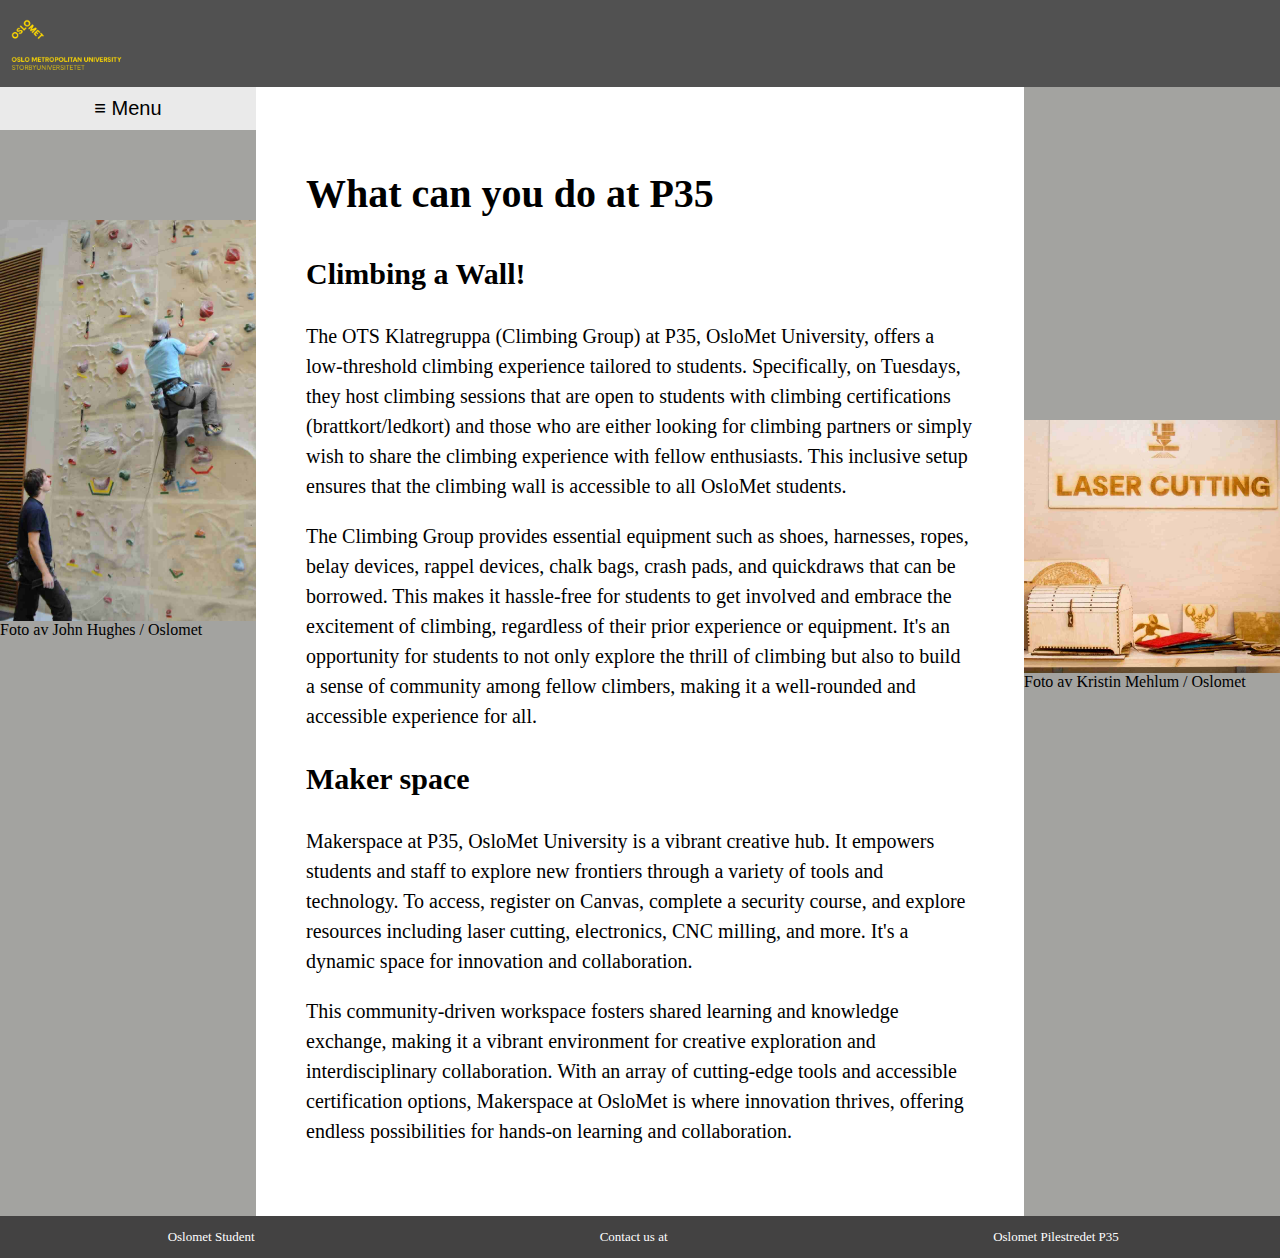
==== website/about.html @ 4cdea387 "Oversatt overskrift til engelsk" ====
<!DOCTYPE html>
<html lang="en">

<head>
    <meta charset="utf-8">
    <meta name="viewport" content="width=device-width, initial-scale=1.0">
    <title>Nettside</title>
    <link type="text/css" href="css/stylesheet.css" rel="stylesheet" />
</head>

<body>

    <div class="overlinje">
        <img class="logo" src="img/Logomedsignatur_gul_OsloMet-01_Downsized.png" alt="Logo til Oslo Metropolitan University">
    </div>

    <div class="wrapper">

        <body>
            <div>
                <div class="dropdown">
                    <button class="dropbtn">≡ Menu</button>
                    <div class="dropdown-content">
                        <a href="index.html">Main</a>
                        <a href="topical.html">Topical</a>
                        <a href="accessibility.html">Accessibility</a>
                        <a href="about.html">About</a>
                        <a href="exercise.html">Exercise</a>
                    </div>
                </div>
                <img class="klarteBilde" src="img/klatrevegg-john-hughes-oslomet.jpg" alt = "Student som klatrer i klatreveggen i Pilestredet 35">
                <a> Foto av John Hughes / Oslomet</a>


            </div>

            <main>
                <div class="grid">
                    <h1> What can you do at P35</h1>
                    <h2>Climbing a Wall!</h2>
                    <p>The OTS Klatregruppa (Climbing Group) at P35, OsloMet University, offers a low-threshold 
                    climbing experience tailored to students. Specifically, on Tuesdays, they host climbing sessions 
                    that are open to students with climbing certifications (brattkort/ledkort) and those who are either 
                    looking for climbing partners or simply wish to share the climbing experience with fellow enthusiasts.
                    This inclusive setup ensures that the climbing wall is accessible to all OsloMet students.</p>

                    <p>
                        The Climbing Group provides essential equipment such as shoes, harnesses, ropes, belay devices,
                        rappel devices, chalk bags, crash pads, and quickdraws that can be borrowed. This makes it
                        hassle-free for students to get involved and embrace the excitement of climbing, regardless 
                        of their prior experience or equipment. It's an opportunity for students to not only explore 
                        the thrill of climbing but also to build a sense of community among fellow climbers, making 
                        it a well-rounded and accessible experience for all.
                    </p>            
                    <h2>Maker space</h2>
                    <p>Makerspace at P35, OsloMet University is a vibrant creative hub. It empowers students and staff to explore 
                        new frontiers through a variety of tools and technology. To access, register on Canvas,
                        complete a security course, and explore resources including laser cutting, electronics, CNC milling, 
                         and more. It's a dynamic space for innovation and collaboration. </p>
                        
                    <p>
                        This community-driven workspace fosters shared learning and knowledge exchange, 
                        making it a vibrant environment for creative exploration and interdisciplinary collaboration.
                        With an array of cutting-edge tools and accessible certification options, 
                        Makerspace at OsloMet is where innovation thrives, offering endless possibilities 
                         for hands-on learning and collaboration.
                    </p>
                </div>

                

            </main>
            <div>
                <img class="klarteBilde1" src="img/makerspace_5_foto_Kristin_Mehlum.jpg" alt = "Bilde av ulike utstyr og knust laget av laserprinter">
                <a> Foto av Kristin Mehlum / Oslomet</a>                
            </div>
        </div>       


        </body>
    </div>

    <footer>
        <p>Oslomet Student </p>
        <p>Contact us at </p>
        <p>Oslomet Pilestredet P35 </p>
    </footer>
</body>

</html>
---- website/css/stylesheet.css ----
body {
    margin: 0;
    padding: 0;
}

.overlinje {
    background-color: rgb(81, 81, 81);
}

.logo {
    width: 10%;
    height: auto;
}

.klarteBilde {
    width: 100%;
    height: auto;
    display: flex;
    align-items: start;
    justify-content: left;
    margin-top: 35%;
}

.image {
    max-width: 100%;
    max-height: auto;
}

.klarteBilde1 {
    width: 100%;
    height: auto;
    display: flex;
    align-items: start;
    justify-content: right;
    margin-top: 130%;
}

.image {
    max-width: 100%;
    max-height: auto;
}

.wrapper {
    display: grid;
    grid-template-columns: 20% 60% 20%;
    background-color: rgb(163, 163, 160);
    word-wrap: break-word;
}

.grid {
    background-color: white;
    padding: 50px;
    font-size: 20px;
    line-height: 1.5;
    grid-column: 2;

    margin-left: auto;
    margin-right: auto;
}



/*We copied the code from https://www.w3schools.com/howto/howto_css_dropdown.asp 
to form a dropdown container*/



/* Dropdown Button */
.dropbtn {
    font-size: 20px;
    background-color: #eaeaea;
    color: black;
    padding: 10px;
    border: 0rem;
    cursor: pointer;
    max-width: 100%;
    width: 100%;
}

/* Dropdown Content (Hidden by Default) */
.dropdown-content {
    max-height: 0;
    overflow: hidden;
    position: absolute;
    background-color: #eaeaea;
    min-width: 20%;
    box-shadow: 0 4px 8px 0 rgba(0, 0, 0, 0.2);
    z-index: 1;
    transition: 1.5s ease; 
}

/* Links inside the dropdown */
.dropdown-content a {
    padding: 12px 16px;
    text-decoration: none;
    display: block;
}


/* Change color of dropdown links on hover */
.dropdown-content a:hover {
    color: blue;
}

/* Dropdown Button size on hover */
.dropdown:hover .dropdown-content {
    max-height: 250px; 
}


footer {
    height: 100%;
    width: 100%;
    background: rgb(67,66,66);
    color: white;
    font-size: 13px;
    text-align: center;
    display: grid;
    grid-template-columns: 33% 33% 33%;
}



/* Accessibility */


.lighthouseversion1 {
    width: 65%;
    height: auto;
}

.waveversion1 {
    width: 50%;
    height: auto;
}
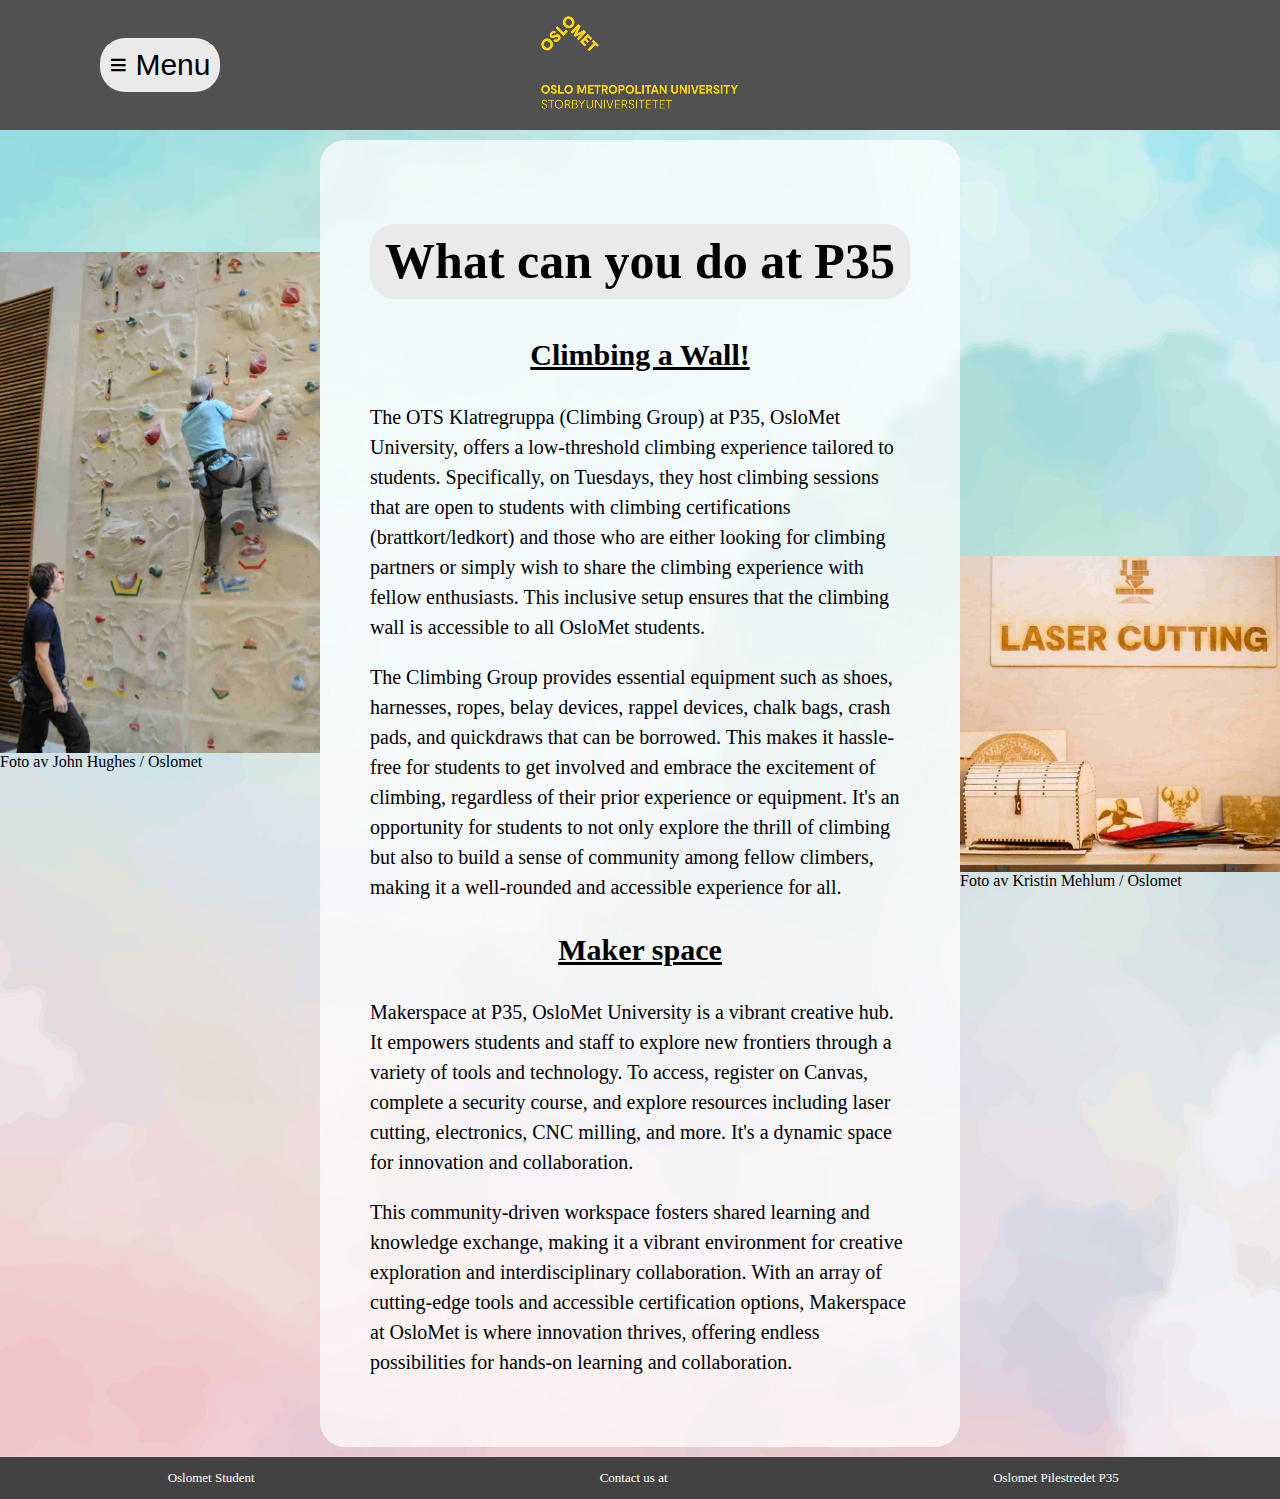
==== commit ab4fe26e: "Suggested design of page" ====
--- a/website/about.html
+++ b/website/about.html
@@ -10,32 +10,40 @@
 
 <body>
 
-    <div class="overlinje">
-        <img class="logo" src="img/Logomedsignatur_gul_OsloMet-01_Downsized.png" alt="Logo til Oslo Metropolitan University">
-    </div>
+    <header class="overlinje">
+        <div>  
+            <nav class="dropdown">
+                <button class="dropbtn">≡ Menu</button>
+                <div class="dropdown-content">
+                    <a href="index.html">Main</a>
+                    <a href="topical.html">Topical</a>
+                    <a href="accessibility.html">Accessibility</a>
+                    <a href="about.html">About</a>
+                    <a href="exercise.html">Exercise</a>
+                </div>
+            </nav>
+        </div>
+
+        <div>
+            <img src="img/Logomedsignatur_gul_OsloMet-01_Downsized.png" class="logo" alt="OSLOMET University Logo">
+        </div>
+
+        <div>
+            <!-- Empty space, to fill the grid. Fill with wished content -->
+        </div>
+        
+    </header>
 
     <div class="wrapper">
 
-        <body>
-            <div>
-                <div class="dropdown">
-                    <button class="dropbtn">≡ Menu</button>
-                    <div class="dropdown-content">
-                        <a href="index.html">Main</a>
-                        <a href="topical.html">Topical</a>
-                        <a href="accessibility.html">Accessibility</a>
-                        <a href="about.html">About</a>
-                        <a href="exercise.html">Exercise</a>
-                    </div>
-                </div>
-                <img class="klarteBilde" src="img/klatrevegg-john-hughes-oslomet.jpg" alt = "Student som klatrer i klatreveggen i Pilestredet 35">
-                <a> Foto av John Hughes / Oslomet</a>
+        <div>
+            <img class="klarteBilde" src="img/klatrevegg-john-hughes-oslomet.jpg" alt="Student som klatrer i klatreveggen i Pilestredet 35">
+            <a> Foto av John Hughes / Oslomet</a>
+        </div>
 
-
-            </div>
-
-            <main>
-                <div class="grid">
+        <main>
+            <article class="grid">
+                <section>
                     <h1> What can you do at P35</h1>
                     <h2>Climbing a Wall!</h2>
                     <p>The OTS Klatregruppa (Climbing Group) at P35, OsloMet University, offers a low-threshold 
@@ -43,7 +51,7 @@
                     that are open to students with climbing certifications (brattkort/ledkort) and those who are either 
                     looking for climbing partners or simply wish to share the climbing experience with fellow enthusiasts.
                     This inclusive setup ensures that the climbing wall is accessible to all OsloMet students.</p>
-
+                        
                     <p>
                         The Climbing Group provides essential equipment such as shoes, harnesses, ropes, belay devices,
                         rappel devices, chalk bags, crash pads, and quickdraws that can be borrowed. This makes it
@@ -52,6 +60,9 @@
                         the thrill of climbing but also to build a sense of community among fellow climbers, making 
                         it a well-rounded and accessible experience for all.
                     </p>            
+                </section>
+
+                <section>
                     <h2>Maker space</h2>
                     <p>Makerspace at P35, OsloMet University is a vibrant creative hub. It empowers students and staff to explore 
                         new frontiers through a variety of tools and technology. To access, register on Canvas,
@@ -65,19 +76,16 @@
                         Makerspace at OsloMet is where innovation thrives, offering endless possibilities 
                          for hands-on learning and collaboration.
                     </p>
-                </div>
+                </section>
+            </article>
 
-                
+        </main>
 
-            </main>
-            <div>
-                <img class="klarteBilde1" src="img/makerspace_5_foto_Kristin_Mehlum.jpg" alt = "Bilde av ulike utstyr og knust laget av laserprinter">
-                <a> Foto av Kristin Mehlum / Oslomet</a>                
-            </div>
-        </div>       
+        <div>
+            <img class="klarteBilde1" src="img/makerspace_5_foto_Kristin_Mehlum.jpg" alt="Bilde av ulike utstyr og knust laget av laserprinter">
+            <a> Foto av Kristin Mehlum / Oslomet</a>                
+        </div>
 
-
-        </body>
     </div>
 
     <footer>
@@ -88,3 +96,4 @@
 </body>
 
 </html>
+
--- a/website/css/stylesheet.css
+++ b/website/css/stylesheet.css
@@ -1,14 +1,19 @@
 body {
     margin: 0;
     padding: 0;
+    background-image: url(/website/img/slettetter.jpg);
 }
 
 .overlinje {
+    display: grid;
+    grid-template-columns:  25% 50% 25%;
+    grid-template-rows:  130px;
     background-color: rgb(81, 81, 81);
+    place-items: center;
 }
 
-.logo {
-    width: 10%;
+.overlinje img {
+    width: 100%;
     height: auto;
 }
 
@@ -35,25 +40,23 @@
     margin-top: 130%;
 }
 
-.image {
-    max-width: 100%;
-    max-height: auto;
-}
+
 
 .wrapper {
+    margin-top: 10px;
+    margin-bottom: 10px;
     display: grid;
-    grid-template-columns: 20% 60% 20%;
-    background-color: rgb(163, 163, 160);
+    grid-template-columns:  25% 50% 25%;
     word-wrap: break-word;
 }
 
 .grid {
-    background-color: white;
+    background-color: rgba(255, 255, 255, 0.7);
     padding: 50px;
     font-size: 20px;
     line-height: 1.5;
     grid-column: 2;
-
+    border-radius: 25px;
     margin-left: auto;
     margin-right: auto;
 }
@@ -61,20 +64,23 @@
 
 
 /*We copied the code from https://www.w3schools.com/howto/howto_css_dropdown.asp 
-to form a dropdown container*/
+to form a dropdown button*/
+
 
 
 
 /* Dropdown Button */
 .dropbtn {
-    font-size: 20px;
+    font-size: 30px;
     background-color: #eaeaea;
     color: black;
     padding: 10px;
     border: 0rem;
     cursor: pointer;
+    border-radius: 25px;
+    max-width: fit-content;
+    width: 100%;
     max-width: 100%;
-    width: 100%;
 }
 
 /* Dropdown Content (Hidden by Default) */
@@ -83,29 +89,44 @@
     overflow: hidden;
     position: absolute;
     background-color: #eaeaea;
-    min-width: 20%;
     box-shadow: 0 4px 8px 0 rgba(0, 0, 0, 0.2);
     z-index: 1;
     transition: 1.5s ease; 
+    border-radius: 25px;
+
+
+    font-size: 30px;
+    color: black;
+
+
+    margin-top: 5px; /* Adjust the top margin as needed */
+
 }
 
-/* Links inside the dropdown */
+
+/* This edits the text content inside the dropdown */
 .dropdown-content a {
     padding: 12px 16px;
     text-decoration: none;
     display: block;
+    color: black;
+    text-align: center;
 }
 
 
-/* Change color of dropdown links on hover */
+/* This changes the background color, when hovering over said link in the menu. 
+   This is to make it easier for the user to see what link they are going to click on */
 .dropdown-content a:hover {
-    color: blue;
+    background-color: gray;
 }
 
 /* Dropdown Button size on hover */
 .dropdown:hover .dropdown-content {
-    max-height: 250px; 
+    max-height: 300px; 
 }
+
+
+
 
 
 footer {
@@ -132,4 +153,21 @@
 .waveversion1 {
     width: 50%;
     height: auto;
-}+}
+
+h1{
+    font-size: 50px;
+    background-color: #eaeaea;
+    border-radius: 25px;
+    text-align: center;
+}
+
+h2{
+    text-decoration:underline;
+    border-radius: 25px;
+    max-width: fit-content;
+    margin-left: auto;
+    margin-right: auto;
+}
+
+
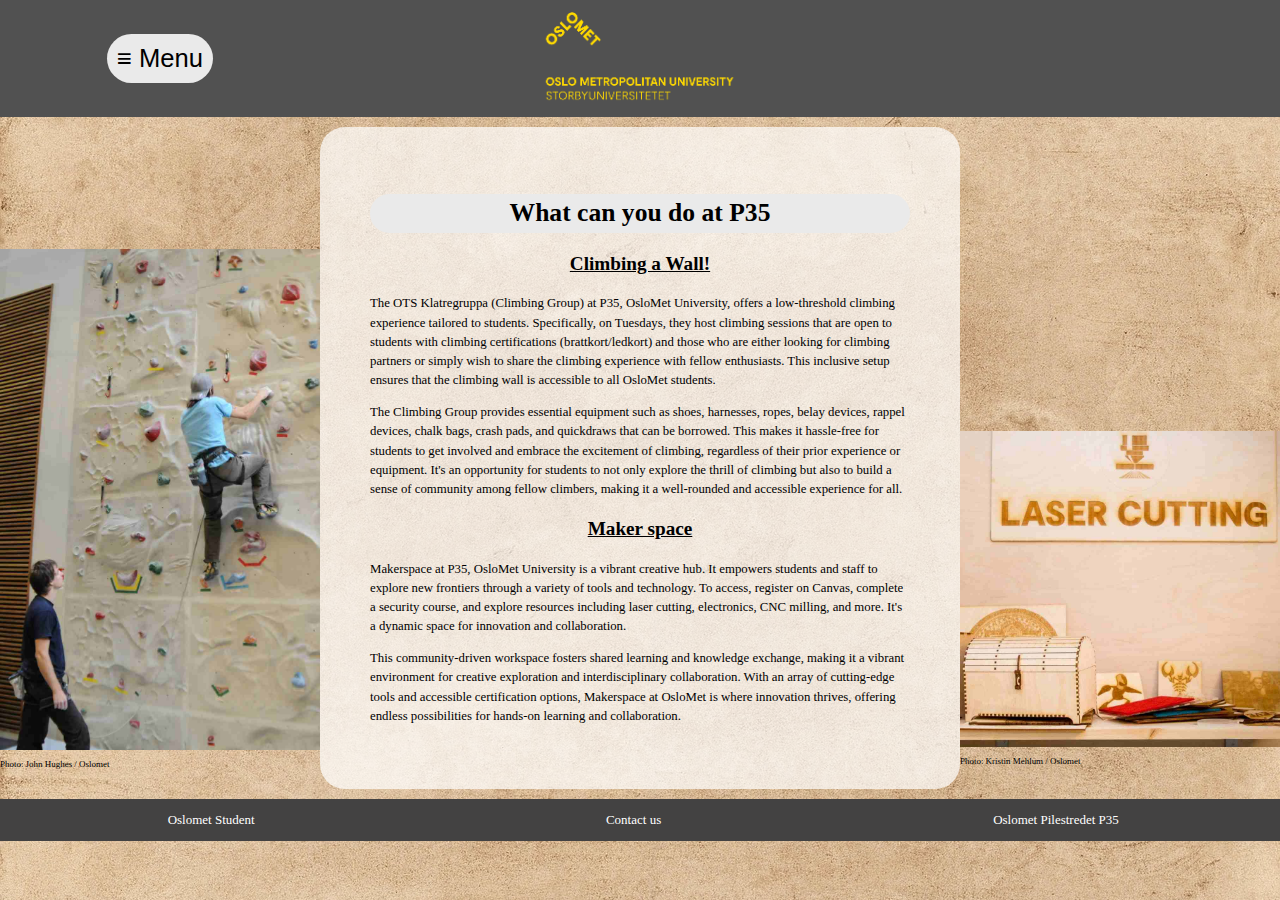
==== commit 023f1515: "Endret photoakkredditering til svart skrift" ====
--- a/website/about.html
+++ b/website/about.html
@@ -4,7 +4,7 @@
 <head>
     <meta charset="utf-8">
     <meta name="viewport" content="width=device-width, initial-scale=1.0">
-    <title>Nettside</title>
+    <title>About</title>
     <link type="text/css" href="css/stylesheet.css" rel="stylesheet" />
 </head>
 
@@ -25,7 +25,7 @@
         </div>
 
         <div>
-            <img src="img/Logomedsignatur_gul_OsloMet-01_Downsized.png" class="logo" alt="OSLOMET University Logo">
+            <img src="img/logowithsignature_yellow_OsloMet.png" class="logo" alt="OSLOMET University Logo">
         </div>
 
         <div>
@@ -38,7 +38,7 @@
 
         <div>
             <img class="klarteBilde" src="img/klatrevegg-john-hughes-oslomet.jpg" alt="Student som klatrer i klatreveggen i Pilestredet 35">
-            <a> Foto av John Hughes / Oslomet</a>
+            <p class="sources"> Photo: John Hughes / Oslomet</p>
         </div>
 
         <main>
@@ -82,15 +82,15 @@
         </main>
 
         <div>
-            <img class="klarteBilde1" src="img/makerspace_5_foto_Kristin_Mehlum.jpg" alt="Bilde av ulike utstyr og knust laget av laserprinter">
-            <a> Foto av Kristin Mehlum / Oslomet</a>                
+            <img class="lasercutting" src="img/makerspace_5_foto_Kristin_Mehlum.jpg" alt="Bilde av ulike utstyr og knust laget av laserprinter">
+            <p class="sources"> Photo: Kristin Mehlum / Oslomet</p>                
         </div>
 
     </div>
 
     <footer>
         <p>Oslomet Student </p>
-        <p>Contact us at </p>
+        <p>Contact us </p>
         <p>Oslomet Pilestredet P35 </p>
     </footer>
 </body>
--- a/website/css/stylesheet.css
+++ b/website/css/stylesheet.css
@@ -1,19 +1,30 @@
+
+/* for all pages */
 body {
     margin: 0;
     padding: 0;
-    background-image: url(/website/img/slettetter.jpg);
-}
+    background-image: url(/website/img/background-image.jpg); /* Image by ChrisFiedler from Pixabay URL: https://pixabay.com/photos/paper-old-texture-parchment-1074131 */
+}
+
+
+/* use this to source an image*/
+.sources{
+    font-size: 0.7vw;    
+}
+
 
 .overlinje {
     display: grid;
     grid-template-columns:  25% 50% 25%;
-    grid-template-rows:  130px;
+    grid-template-rows:  13vh;
     background-color: rgb(81, 81, 81);
     place-items: center;
 }
 
 .overlinje img {
-    width: 100%;
+    max-width: 100vw;
+    max-height: 10vh;
+    width: auto;
     height: auto;
 }
 
@@ -23,7 +34,28 @@
     display: flex;
     align-items: start;
     justify-content: left;
-    margin-top: 35%;
+    margin-top: 38%;
+}
+
+
+h1{
+    font-size: 2vw;
+    background-color: rgba(234,234,234);
+    border-radius: 25px;
+    text-align: center;
+}
+
+h2{
+    font-size: 1.5vw;
+    text-decoration:underline;
+    border-radius: 25px;
+    max-width: fit-content;
+    margin-left: auto;
+    margin-right: auto;
+}
+
+a{
+    background-color: white;
 }
 
 .image {
@@ -31,48 +63,73 @@
     max-height: auto;
 }
 
-.klarteBilde1 {
+.lasercutting {
     width: 100%;
     height: auto;
     display: flex;
     align-items: start;
     justify-content: right;
-    margin-top: 130%;
-}
-
-
+    margin-top: 95%;
+}
+
+
+/* @media is used to make the websites more accessible for smaller devices. 
+If the media(device) goes under 768pixels in resolution, it will change the set class to the styles written inside {}.
+We copied some code from https://www.w3schools.com/cssref/css3_pr_mediaquery.php, but most styles is from us */
+@media (max-width: 768px) {
+    .klarteBilde, .lasercutting{
+        display: block;
+        width: 20%;
+        height: auto;
+        margin-left: auto;
+        margin-right: auto;
+        margin-top: 0;
+    }
+}
 
 .wrapper {
     margin-top: 10px;
     margin-bottom: 10px;
     display: grid;
-    grid-template-columns:  25% 50% 25%;
+    grid-template-columns: 25% 50% 25%;
     word-wrap: break-word;
+}
+
+@media (max-width: 768px) {
+    .wrapper {
+        grid-template-columns: 1fr; /* Adjust as needed for smaller screens */
+    }
 }
 
 .grid {
     background-color: rgba(255, 255, 255, 0.7);
     padding: 50px;
-    font-size: 20px;
+    font-size: 1vw;
     line-height: 1.5;
-    grid-column: 2;
-    border-radius: 25px;
-    margin-left: auto;
-    margin-right: auto;
-}
+    border-radius: 25px;
+    margin-top: 0 auto; /* Center the grid */
+    margin-bottom: 0 auto;
+    margin-left: 0 auto;
+    margin-right: 0 auto;
+}
+
+@media (max-width: 768px) {
+    .grid {
+        padding: 20px;
+        font-size: 2vw;
+    }
+}
+
 
 
 
 /*We copied the code from https://www.w3schools.com/howto/howto_css_dropdown.asp 
-to form a dropdown button*/
-
-
-
+to form a dropdown button, however we also implemented some things for the sake of design*/
 
 /* Dropdown Button */
 .dropbtn {
-    font-size: 30px;
-    background-color: #eaeaea;
+    font-size: 2vw;
+    background-color: rgba(234,234,234);
     color: black;
     padding: 10px;
     border: 0rem;
@@ -88,19 +145,12 @@
     max-height: 0;
     overflow: hidden;
     position: absolute;
-    background-color: #eaeaea;
-    box-shadow: 0 4px 8px 0 rgba(0, 0, 0, 0.2);
-    z-index: 1;
-    transition: 1.5s ease; 
-    border-radius: 25px;
-
-
-    font-size: 30px;
+    background-color: rgba(234,234,234);
+    transition: 1s ease; 
+    border-radius: 25px;
+    font-size: 2vw;
     color: black;
-
-
-    margin-top: 5px; /* Adjust the top margin as needed */
-
+    margin-top: 5px; 
 }
 
 
@@ -120,11 +170,10 @@
     background-color: gray;
 }
 
-/* Dropdown Button size on hover */
+/* How far the dropdown content background is going to go */
 .dropdown:hover .dropdown-content {
-    max-height: 300px; 
-}
-
+    max-height: 350px; 
+}
 
 
 
@@ -155,19 +204,19 @@
     height: auto;
 }
 
-h1{
-    font-size: 50px;
-    background-color: #eaeaea;
-    border-radius: 25px;
-    text-align: center;
-}
-
-h2{
-    text-decoration:underline;
-    border-radius: 25px;
-    max-width: fit-content;
+/*main */
+.P35 {
+     width: 100%;
+     height: auto; 
+}
+
+/* Topical */
+
+.altPic1{
+    display: block;
+    width: 100%;
+    height: 32%;
     margin-left: auto;
     margin-right: auto;
 }
 
-
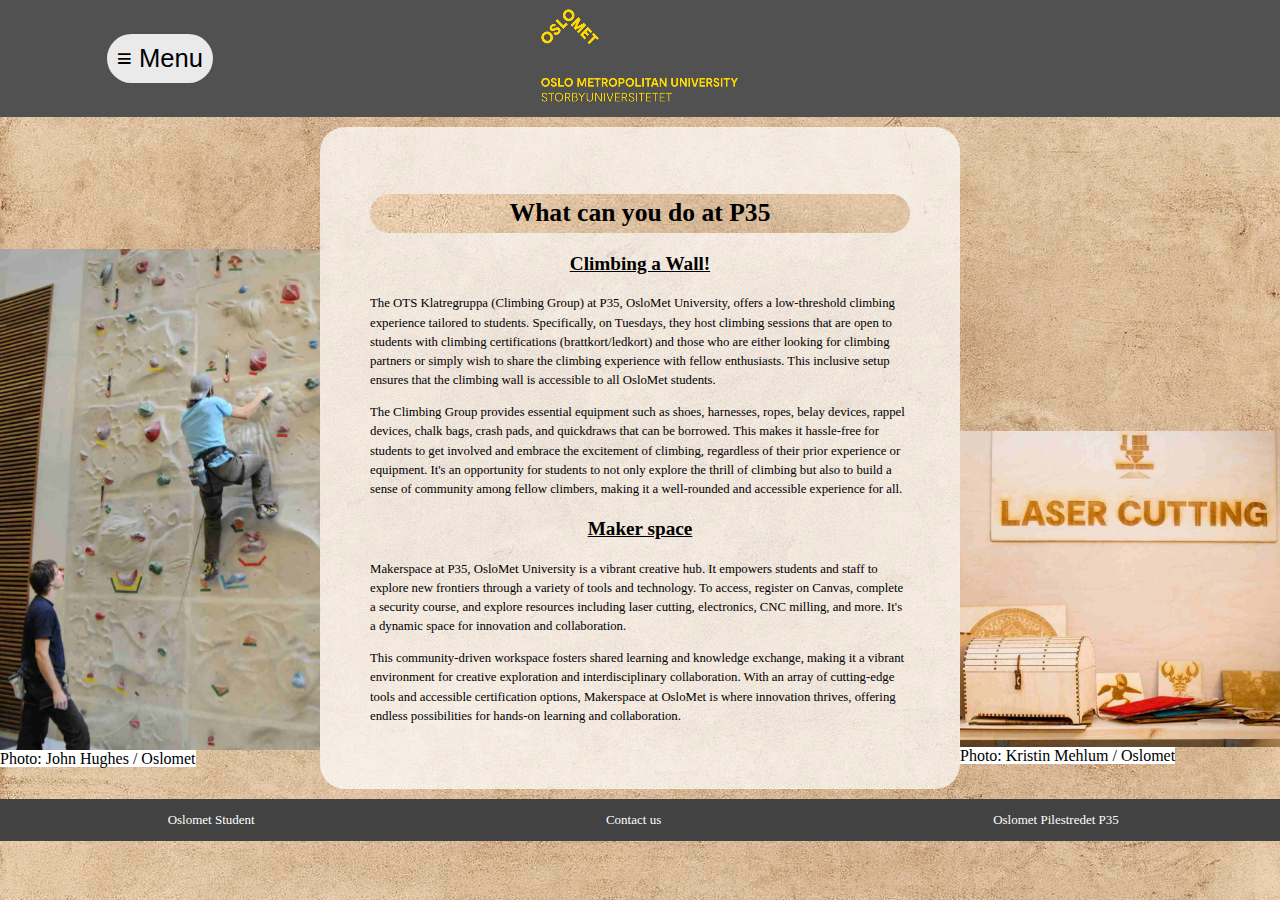
==== commit 95a0a10c: "Merge branch 'Suggested' of https://github.com/Attihan/eksamensoppgave into Suggested" ====
--- a/website/about.html
+++ b/website/about.html
@@ -38,7 +38,7 @@
 
         <div>
             <img class="klarteBilde" src="img/klatrevegg-john-hughes-oslomet.jpg" alt="Student som klatrer i klatreveggen i Pilestredet 35">
-            <p class="sources"> Photo: John Hughes / Oslomet</p>
+            <a> Photo: John Hughes / Oslomet</a>
         </div>
 
         <main>
@@ -83,7 +83,7 @@
 
         <div>
             <img class="lasercutting" src="img/makerspace_5_foto_Kristin_Mehlum.jpg" alt="Bilde av ulike utstyr og knust laget av laserprinter">
-            <p class="sources"> Photo: Kristin Mehlum / Oslomet</p>                
+            <a> Photo: Kristin Mehlum / Oslomet</a>                
         </div>
 
     </div>
--- a/website/css/stylesheet.css
+++ b/website/css/stylesheet.css
@@ -3,7 +3,10 @@
 body {
     margin: 0;
     padding: 0;
-    background-image: url(/website/img/background-image.jpg); /* Image by ChrisFiedler from Pixabay URL: https://pixabay.com/photos/paper-old-texture-parchment-1074131 */
+    background-image: url(/website/img/background-image.jpg); 
+        /* Image by ChrisFiedler from Pixabay URL: https://pixabay.com/photos/paper-old-texture-parchment-1074131 */
+    width: 100%;
+    height: auto;
 }
 
 
@@ -23,7 +26,7 @@
 
 .overlinje img {
     max-width: 100vw;
-    max-height: 10vh;
+    max-height: auto;
     width: auto;
     height: auto;
 }
@@ -40,7 +43,8 @@
 
 h1{
     font-size: 2vw;
-    background-color: rgba(234,234,234);
+    background-image: url(/website/img/background-image.jpg);
+            /* Image by ChrisFiedler from Pixabay URL: https://pixabay.com/photos/paper-old-texture-parchment-1074131 */
     border-radius: 25px;
     text-align: center;
 }
@@ -77,7 +81,7 @@
 If the media(device) goes under 768pixels in resolution, it will change the set class to the styles written inside {}.
 We copied some code from https://www.w3schools.com/cssref/css3_pr_mediaquery.php, but most styles is from us */
 @media (max-width: 768px) {
-    .klarteBilde, .lasercutting{
+    img{
         display: block;
         width: 20%;
         height: auto;
@@ -119,8 +123,6 @@
         font-size: 2vw;
     }
 }
-
-
 
 
 /*We copied the code from https://www.w3schools.com/howto/howto_css_dropdown.asp 
@@ -172,7 +174,7 @@
 
 /* How far the dropdown content background is going to go */
 .dropdown:hover .dropdown-content {
-    max-height: 350px; 
+    max-height: 500px; 
 }
 
 
@@ -195,15 +197,19 @@
 
 
 .lighthouseversion1 {
-    width: 65%;
+    width: 100%;
     height: auto;
 }
 
 .waveversion1 {
-    width: 50%;
-    height: auto;
-}
-
+    width: 100%;
+    height: auto;
+}
+
+.finaltest {
+    width: 100%;
+    height: auto;
+}
 /*main */
 .P35 {
      width: 100%;
@@ -218,5 +224,6 @@
     height: 32%;
     margin-left: auto;
     margin-right: auto;
-}
-
+    
+}
+
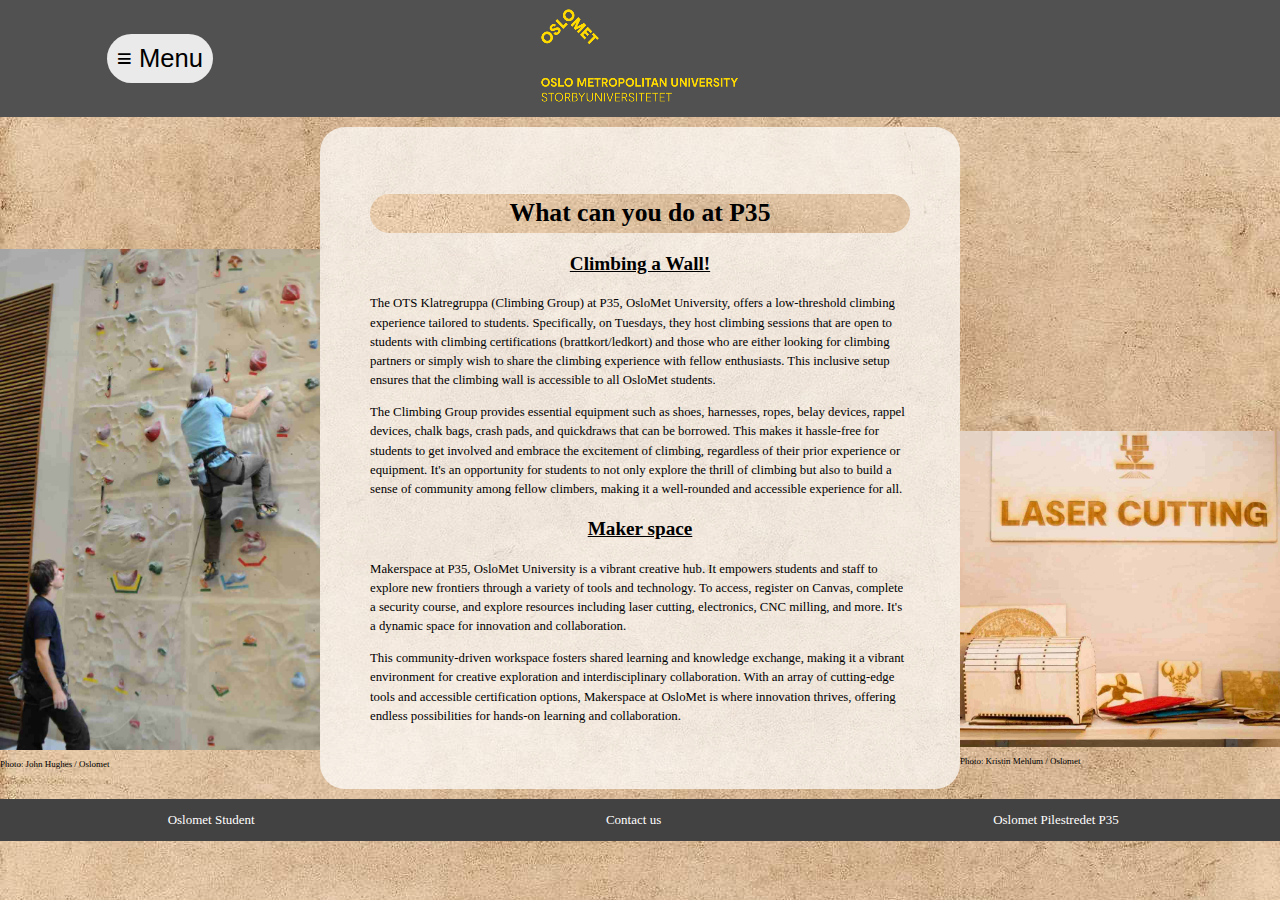
==== commit 7d29589c: "Endringer log ligger i gruppa, kl 21:29, 11/21/23" ====
--- a/website/about.html
+++ b/website/about.html
@@ -10,7 +10,7 @@
 
 <body>
 
-    <header class="overlinje">
+    <header class="headergrid">
         <div>  
             <nav class="dropdown">
                 <button class="dropbtn">≡ Menu</button>
@@ -29,7 +29,7 @@
         </div>
 
         <div>
-            <!-- Empty space, to fill the grid. Fill with wished content -->
+            <!-- Rigt side of header. Empty space, to fill the grid. Fill with wished content -->
         </div>
         
     </header>
@@ -37,8 +37,8 @@
     <div class="wrapper">
 
         <div>
-            <img class="klarteBilde" src="img/klatrevegg-john-hughes-oslomet.jpg" alt="Student som klatrer i klatreveggen i Pilestredet 35">
-            <a> Photo: John Hughes / Oslomet</a>
+            <img class="climbing-picture" src="img/klatrevegg-john-hughes-oslomet.jpg" alt="Student som klatrer i klatreveggen i Pilestredet 35">
+            <p class="sources"> Photo: John Hughes / Oslomet</p>
         </div>
 
         <main>
@@ -83,7 +83,7 @@
 
         <div>
             <img class="lasercutting" src="img/makerspace_5_foto_Kristin_Mehlum.jpg" alt="Bilde av ulike utstyr og knust laget av laserprinter">
-            <a> Photo: Kristin Mehlum / Oslomet</a>                
+            <p class="sources"> Photo: Kristin Mehlum / Oslomet</p>                
         </div>
 
     </div>
--- a/website/css/stylesheet.css
+++ b/website/css/stylesheet.css
@@ -1,22 +1,26 @@
 
-/* for all pages */
+/* for all pages, sets the background as a picture */
 body {
     margin: 0;
     padding: 0;
-    background-image: url(/website/img/background-image.jpg); 
-        /* Image by ChrisFiedler from Pixabay URL: https://pixabay.com/photos/paper-old-texture-parchment-1074131 */
-    width: 100%;
-    height: auto;
-}
-
-
-/* use this to source an image*/
+    background-image: url(/website/img/background-image.jpg); /* Image by ChrisFiedler from Pixabay URL: https://pixabay.com/photos/paper-old-texture-parchment-1074131 */
+
+    width: 100%;
+    height: auto;
+}
+
+
+/* This is used to source an image and attribute photographers, 
+using vw(viewport width) as a viewport dependent dynamic sizing 
+unit which acts in accordance with current browser width*/
 .sources{
     font-size: 0.7vw;    
 }
 
 
-.overlinje {
+
+/* This gives the header a grid with set column and row size, backgroundcolor, and centers every content inside header  */
+.headergrid {
     display: grid;
     grid-template-columns:  25% 50% 25%;
     grid-template-rows:  13vh;
@@ -24,14 +28,184 @@
     place-items: center;
 }
 
-.overlinje img {
-    max-width: 100vw;
-    max-height: auto;
+/* Every image inside headergrid has these styles, styling the Oslomet logo */
+.headergrid img {
+    max-width: 100%;
+    max-height: 100%;
+    height: auto;
     width: auto;
-    height: auto;
-}
-
-.klarteBilde {
+}
+
+/* The biggest header titles(heading level 1) gets changed with this selector 
+this selector uses the dynamic sizing unit viewport width*/
+h1{
+    font-size: 2vw;
+    background-image: url(/website/img/background-image.jpg);
+            /* Image by ChrisFiedler from Pixabay URL: https://pixabay.com/photos/paper-old-texture-parchment-1074131 */
+    border-radius: 25px;
+    text-align: center;
+}
+/* The second header titles(heading level 2) gets changed with this selector
+using the dynamic sizing unit viewport width */
+h2{
+    font-size: 1.5vw;
+    text-decoration: underline;   
+    max-width: fit-content;
+    margin-left: auto;
+    margin-right: auto;
+}
+
+/* All links to the different files inside the project and other websites,
+text is blue and link underline is removed */
+a{
+    color: blue ;
+    text-decoration: none;
+}
+
+
+
+
+
+
+
+/* Makes a grid in the main section*/
+.wrapper {
+    margin-top: 10px;
+    margin-bottom: 10px;
+    display: grid;
+    grid-template-columns: 25% 50% 25%;
+   /* word-wrap: break-word; */
+}
+
+
+
+/* Makes a grid inside the article*/
+.grid {
+    background-color: rgba(255, 255, 255, 0.7);
+    padding: 50px;
+    font-size: 1vw;
+    line-height: 1.5;
+    border-radius: 25px;
+    margin-top: 0 auto; /* Center the grid */
+    margin-bottom: 0 auto;
+    margin-left: 0 auto;
+    margin-right: 0 auto;
+}
+
+
+
+
+/*We copied the dropdown button code from https://www.w3schools.com/howto/howto_css_dropdown.asp 
+to form a dropdown button, however we also implemented some things for the sake of design*/
+
+/* Dropdown Button, again using the dynamic viewport width sizing unit */
+.dropbtn {
+    font-size: 2vw;
+    background-color: rgba(234,234,234);
+    color: black;
+    padding: 10px;
+    border: 0rem;
+    cursor: pointer;
+    border-radius: 25px;
+    max-width: fit-content;
+    width: 100%;
+    max-width: 100%;
+}
+
+/* Dropdown Content (Hidden by Default) */
+.dropdown-content {
+    max-height: 0;
+    overflow: hidden;
+    position: absolute;
+    background-color: rgba(234,234,234);
+    transition: 1s ease; 
+    border-radius: 25px;
+    font-size: 2vw;
+    color: black;
+    margin-top: 5px; 
+}
+
+
+/* This edits the text content inside the dropdown, changes color and removes underline */
+.dropdown-content a {
+    padding: 12px 16px;
+    text-decoration: none;
+    display: block;
+    color: black;
+    text-align: center;
+}
+
+
+/* This changes the background color, when hovering over a link in the menu. 
+   This is to make it easier for the user to see what link they are going to click on */
+.dropdown-content a:hover {
+    background-color: gray;
+}
+
+/* Code specifying how far the dropdown content background is going to go */
+.dropdown:hover .dropdown-content {
+    max-height: 500px; 
+}
+
+
+
+/* The dark long rectangle at the bottom of the page */
+footer {
+    height: 100%;
+    width: 100%;
+    background: rgb(67,66,66);
+    color: white;
+    font-size: 13px;
+    text-align: center;
+    display: grid;
+    grid-template-columns: 33% 33% 33%;
+}
+
+
+/* Accessibility */
+
+/* Picture of first lighthouse test */
+.lighthouseversion1 {
+    width: 100%;
+    height: auto;
+}
+
+/* Picture of wave test*/
+.waveversion1 {
+    width: 100%;
+    height: auto;
+}
+
+/* Picture of final lighthouse test */
+.finaltest {
+    width: 100%;
+    height: auto;
+}
+
+/*Main Page*/
+
+.p35-picture {
+     width: 100%;
+     height: auto; 
+}
+
+/* Topical */
+
+/* styling for all pictures on the topical page */
+
+.topical-page-picture{
+    display: block;
+    width: 100%;
+    height: 32%;
+    margin-left: auto;
+    margin-right: auto;
+    
+}
+
+/* About */
+
+/* Picture on the left side on page about.html */
+.climbing-picture {
     width: 100%;
     height: auto;
     display: flex;
@@ -40,33 +214,7 @@
     margin-top: 38%;
 }
 
-
-h1{
-    font-size: 2vw;
-    background-image: url(/website/img/background-image.jpg);
-            /* Image by ChrisFiedler from Pixabay URL: https://pixabay.com/photos/paper-old-texture-parchment-1074131 */
-    border-radius: 25px;
-    text-align: center;
-}
-
-h2{
-    font-size: 1.5vw;
-    text-decoration:underline;
-    border-radius: 25px;
-    max-width: fit-content;
-    margin-left: auto;
-    margin-right: auto;
-}
-
-a{
-    background-color: white;
-}
-
-.image {
-    max-width: 100%;
-    max-height: auto;
-}
-
+/* Styles for the picture of the wooden chest and lasercutting */
 .lasercutting {
     width: 100%;
     height: auto;
@@ -76,11 +224,20 @@
     margin-top: 95%;
 }
 
+/* Exercise*/
 
 /* @media is used to make the websites more accessible for smaller devices. 
 If the media(device) goes under 768pixels in resolution, it will change the set class to the styles written inside {}.
 We copied some code from https://www.w3schools.com/cssref/css3_pr_mediaquery.php, but most styles is from us */
+
+
+/*media query is placed at the bottom as best practice*/
 @media (max-width: 768px) {
+           /*Makes the source texts bigger when on smaller screen */
+        .sources{
+            font-size: 1.5vw;
+        }
+    /* Makes images smaller for smaller devices*/
     img{
         display: block;
         width: 20%;
@@ -89,141 +246,18 @@
         margin-right: auto;
         margin-top: 0;
     }
-}
-
-.wrapper {
-    margin-top: 10px;
-    margin-bottom: 10px;
-    display: grid;
-    grid-template-columns: 25% 50% 25%;
-    word-wrap: break-word;
-}
-
-@media (max-width: 768px) {
+
+    /*Makes everything wrapped in main smaller for smaller devices */
+
     .wrapper {
-        grid-template-columns: 1fr; /* Adjust as needed for smaller screens */
+        grid-template-columns: 5% 1fr 5%; 
     }
-}
-
-.grid {
-    background-color: rgba(255, 255, 255, 0.7);
-    padding: 50px;
-    font-size: 1vw;
-    line-height: 1.5;
-    border-radius: 25px;
-    margin-top: 0 auto; /* Center the grid */
-    margin-bottom: 0 auto;
-    margin-left: 0 auto;
-    margin-right: 0 auto;
-}
-
-@media (max-width: 768px) {
+
+    /*Makes everything wrapped in grid smaller for smaller devices */
+
     .grid {
         padding: 20px;
         font-size: 2vw;
     }
 }
-
-
-/*We copied the code from https://www.w3schools.com/howto/howto_css_dropdown.asp 
-to form a dropdown button, however we also implemented some things for the sake of design*/
-
-/* Dropdown Button */
-.dropbtn {
-    font-size: 2vw;
-    background-color: rgba(234,234,234);
-    color: black;
-    padding: 10px;
-    border: 0rem;
-    cursor: pointer;
-    border-radius: 25px;
-    max-width: fit-content;
-    width: 100%;
-    max-width: 100%;
-}
-
-/* Dropdown Content (Hidden by Default) */
-.dropdown-content {
-    max-height: 0;
-    overflow: hidden;
-    position: absolute;
-    background-color: rgba(234,234,234);
-    transition: 1s ease; 
-    border-radius: 25px;
-    font-size: 2vw;
-    color: black;
-    margin-top: 5px; 
-}
-
-
-/* This edits the text content inside the dropdown */
-.dropdown-content a {
-    padding: 12px 16px;
-    text-decoration: none;
-    display: block;
-    color: black;
-    text-align: center;
-}
-
-
-/* This changes the background color, when hovering over said link in the menu. 
-   This is to make it easier for the user to see what link they are going to click on */
-.dropdown-content a:hover {
-    background-color: gray;
-}
-
-/* How far the dropdown content background is going to go */
-.dropdown:hover .dropdown-content {
-    max-height: 500px; 
-}
-
-
-
-
-footer {
-    height: 100%;
-    width: 100%;
-    background: rgb(67,66,66);
-    color: white;
-    font-size: 13px;
-    text-align: center;
-    display: grid;
-    grid-template-columns: 33% 33% 33%;
-}
-
-
-
-/* Accessibility */
-
-
-.lighthouseversion1 {
-    width: 100%;
-    height: auto;
-}
-
-.waveversion1 {
-    width: 100%;
-    height: auto;
-}
-
-.finaltest {
-    width: 100%;
-    height: auto;
-}
-/*main */
-.P35 {
-     width: 100%;
-     height: auto; 
-}
-
-/* Topical */
-
-.altPic1{
-    display: block;
-    width: 100%;
-    height: 32%;
-    margin-left: auto;
-    margin-right: auto;
     
-}
-
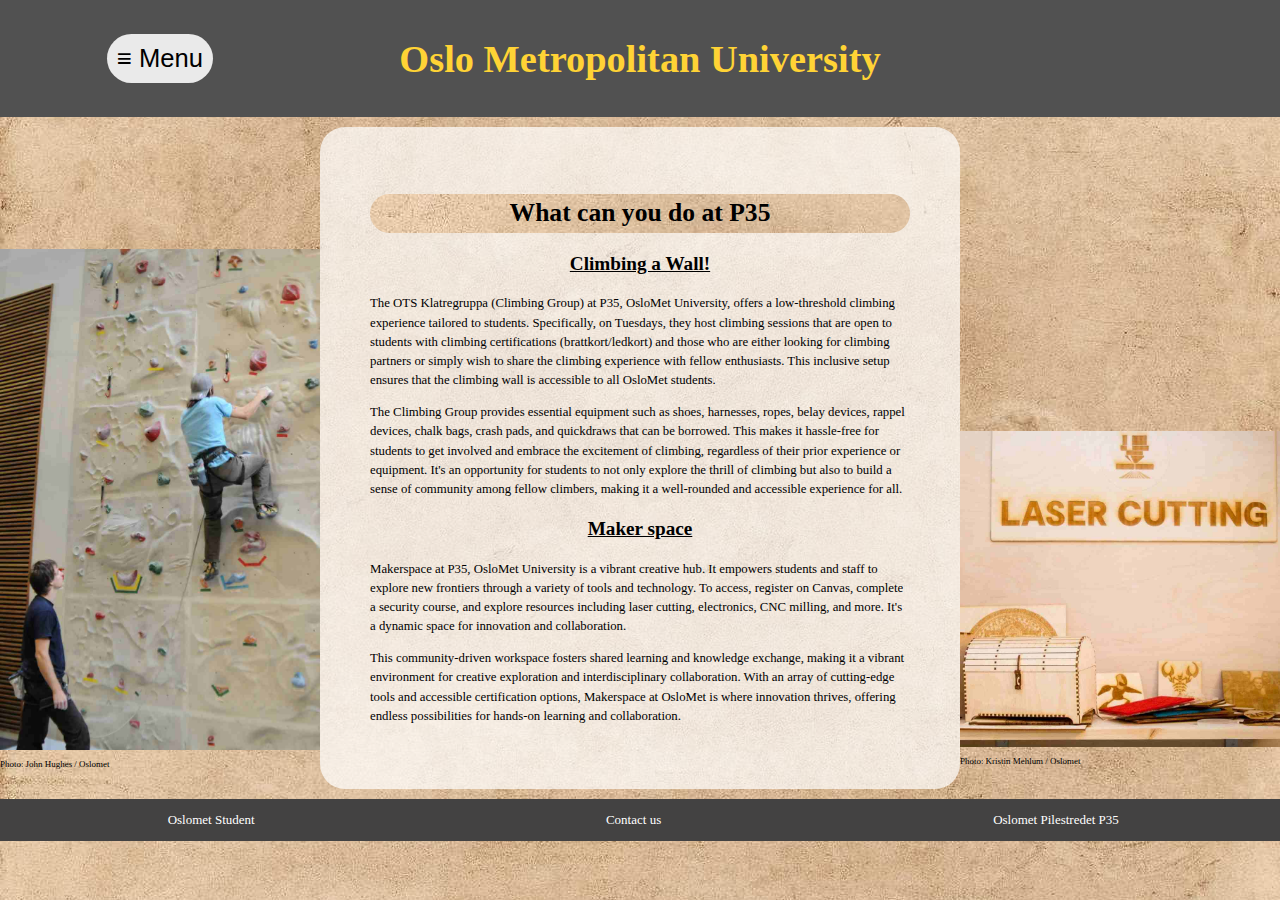
==== commit 5b5535a2: "Fiksa logo og headergrid som reskalerbare elementr" ====
--- a/website/about.html
+++ b/website/about.html
@@ -25,7 +25,7 @@
         </div>
 
         <div>
-            <img src="img/logowithsignature_yellow_OsloMet.png" class="logo" alt="OSLOMET University Logo">
+            <h6 class="logo" alt="OSLOMET University Logo">Oslo Metropolitan University</h6> 
         </div>
 
         <div>
@@ -86,7 +86,7 @@
             <p class="sources"> Photo: Kristin Mehlum / Oslomet</p>                
         </div>
 
-    </div>
+    </div> 
 
     <footer>
         <p>Oslomet Student </p>
--- a/website/css/stylesheet.css
+++ b/website/css/stylesheet.css
@@ -15,6 +15,13 @@
 unit which acts in accordance with current browser width*/
 .sources{
     font-size: 0.7vw;    
+}
+
+/*Class to style the logo which are on all pages */
+.logo{
+    font-size: 3vw;
+    color: rgb(255, 211, 53);
+
 }
 
 
@@ -61,11 +68,6 @@
     color: blue ;
     text-decoration: none;
 }
-
-
-
-
-
 
 
 /* Makes a grid in the main section*/
@@ -224,40 +226,145 @@
     margin-top: 95%;
 }
 
-/* Exercise*/
-
-/* @media is used to make the websites more accessible for smaller devices. 
+
+
+
+/* Exercise */ 
+
+
+.googlemaps {
+    width: 500px;
+    height: 450px; 
+    border: 0; 
+    display: flex;
+    align-items: center;
+    justify-content: center;
+}
+
+
+* {
+    box-sizing: border-box;
+  }
+
+
+  .tabs {
+    position: relative;
+    margin: 3rem 0;
+    background: #1abc9c;
+    height: 14.75rem;
+  }
+  .tabs::before,
+  .tabs::after {
+    content: "";
+    display: table;
+  }
+  .tabs::after {
+    clear: both;
+  }
+  .tab {
+    float: left;
+  }
+  .tab-switch {
+    display: none;
+  }
+  .tab-label {
+    position: relative;
+    display: block;
+    line-height: 2.75em;
+    height: 3em;
+    padding: 0 1.618em;
+    background: #1abc9c;
+    border-right: 0.125rem solid #16a085;
+    color: #fff;
+    cursor: pointer;
+    top: 0;
+    transition: all 0.25s;
+  }
+  .tab-label:hover {
+    top: -0.25rem;
+    transition: top 0.25s;
+  }
+  .tab-content {
+    height: 12rem;
+    position: absolute;
+    z-index: 1;
+    top: 2.75em;
+    left: 0;
+    padding: 1.618rem;
+    background: #fff;
+    color: #2c3e50;
+    border-bottom: 0.25rem solid #bdc3c7;
+    opacity: 0;
+    transition: all 0.35s;
+  }
+  .tab-switch:checked + .tab-label {
+    background: #fff;
+    color: #2c3e50;
+    border-bottom: 0;
+    border-right: 0.125rem solid #fff;
+    transition: all 0.35s;
+    z-index: 1;
+    top: -0.0625rem;
+  }
+  .tab-switch:checked + label + .tab-content {
+    z-index: 2;
+    opacity: 1;
+    transition: all 0.35s;
+  }
+
+  /* @media is used to make the websites more accessible for smaller devices. 
 If the media(device) goes under 768pixels in resolution, it will change the set class to the styles written inside {}.
 We copied some code from https://www.w3schools.com/cssref/css3_pr_mediaquery.php, but most styles is from us */
 
 
 /*media query is placed at the bottom as best practice*/
 @media (max-width: 768px) {
-           /*Makes the source texts bigger when on smaller screen */
-        .sources{
-            font-size: 1.5vw;
-        }
-    /* Makes images smaller for smaller devices*/
-    img{
-        display: block;
-        width: 20%;
-        height: auto;
-        margin-left: auto;
-        margin-right: auto;
-        margin-top: 0;
+    /*Makes the source texts bigger when on smaller screen */
+ .sources{
+     font-size: 1.5vw;
+ }
+/* Makes images smaller for smaller devices*/
+img{
+ display: block;
+ width: 20%;
+ height: auto;
+ margin-left: auto;
+ margin-right: auto;
+ margin-top: 0;
+}
+
+/*Makes everything wrapped in main smaller for smaller devices */
+
+.wrapper {
+ grid-template-columns: 5% 1fr 5%; 
+}
+
+/*Makes everything wrapped in grid smaller for smaller devices */
+
+.grid {
+ padding: 20px;
+ font-size: 2vw;
+}
+
+.headergrid{
+    grid-template-rows:  66px;
+}
+}
+
+/* These two media queries are for resizign the headergrid 
+and the logo according with how the user resizes their window/ their screen size*/
+@media (max-height: 500px) {
+    .logo{
+        font-size: 2.25vw;
     }
-
-    /*Makes everything wrapped in main smaller for smaller devices */
-
-    .wrapper {
-        grid-template-columns: 5% 1fr 5%; 
+    .headergrid{
+        grid-template-rows:  86px;
     }
 
-    /*Makes everything wrapped in grid smaller for smaller devices */
-
-    .grid {
-        padding: 20px;
-        font-size: 2vw;
+}
+
+@media (max-height: 500px) and (max-width: 768px) {
+    .headergrid{
+        grid-template-rows:  50px;
     }
-}
-    
+}